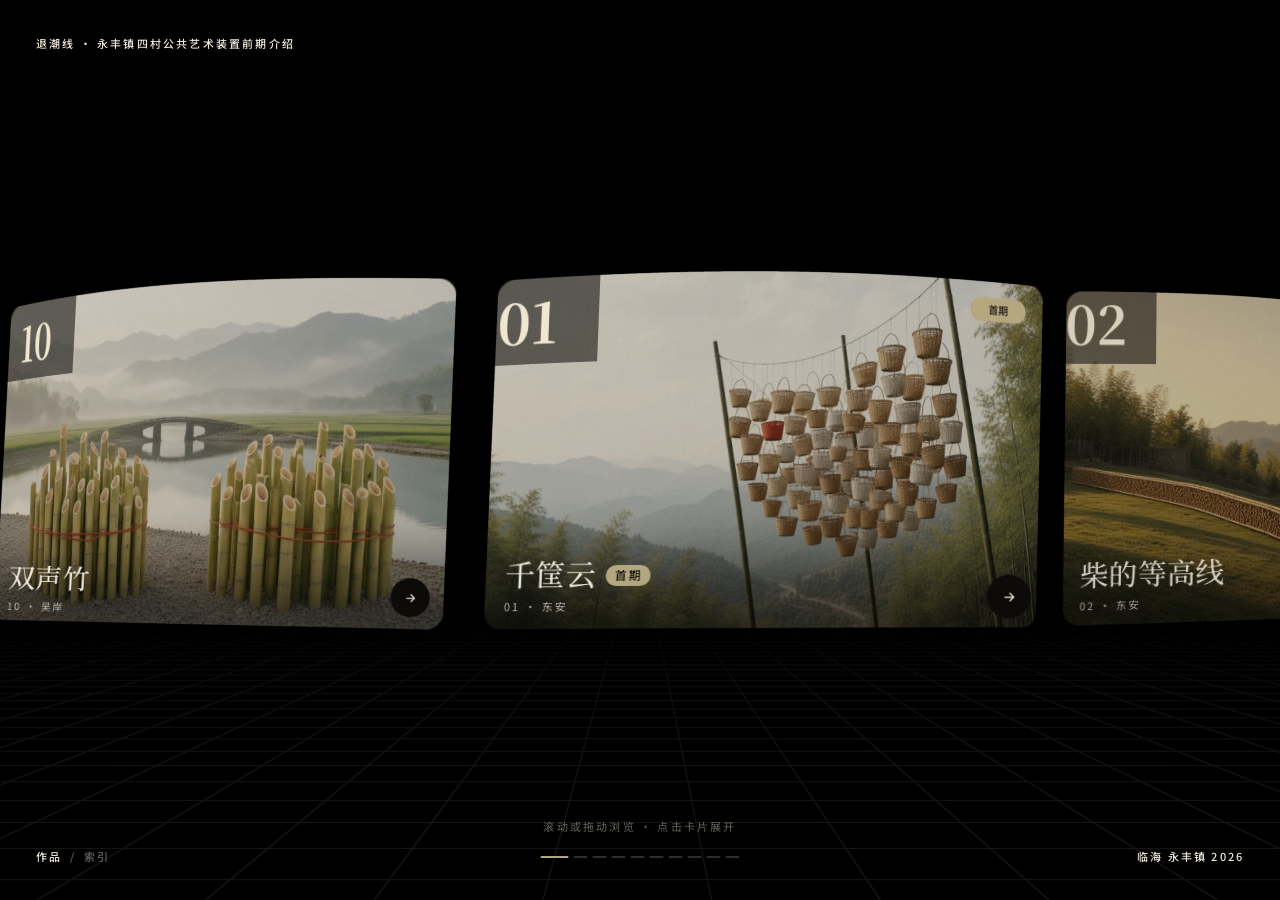
==== window/index.html @ 40f946cd "Merge the 退潮线 window into the field map. One site now runs 门, 地图, and 窗: the particle gate and villa" ====
<!doctype html>
<html lang="zh-CN">
<head>
<meta charset="utf-8">
<meta name="viewport" content="width=device-width, initial-scale=1, viewport-fit=cover">
<title>退潮线 · 永丰镇四村公共艺术装置前期介绍</title>
<meta name="description" content="退潮线：浙江临海永丰镇东安、横山腰、姜家岙、吴岸四村田野调研之后的十件公共艺术装置前期方案。">
<meta name="theme-color" content="#000000">
<link rel="preconnect" href="https://fonts.googleapis.com">
<link rel="preconnect" href="https://fonts.gstatic.com" crossorigin>
<link rel="stylesheet" href="https://fonts.googleapis.com/css2?family=Noto+Sans+SC:wght@400;500&family=Noto+Serif+SC:wght@500;700&display=swap">
<link rel="stylesheet" href="css/style.css">
<!--
  three.js 通过 import map 引入。默认指向本地 vendor（离线可用，版本 0.170.0）。
  想改用 CDN，把下面的路径换成：
  https://cdn.jsdelivr.net/npm/three@0.170.0/build/three.module.min.js
-->
<script type="importmap">
{ "imports": { "three": "./vendor/three.module.min.js" } }
</script>
<script src="vendor/gsap.min.js"></script>
<script src="site.js"></script>
<script src="works.js"></script>
</head>
<body>
<div id="app" class="is-loading">
  <canvas id="gl" aria-hidden="true"></canvas>

  <div id="labels" aria-label="十件作品"></div>

  <header class="chrome chrome-top">
    <h1 class="chrome-item" id="site-title"><a href="#/">退潮线 · 永丰镇四村公共艺术装置前期介绍</a></h1>
  </header>
  <footer class="chrome chrome-bottom">
    <nav class="chrome-item view-switch" aria-label="视图">
      <a href="#/" id="v-works" class="is-active" aria-current="page">作品</a><span aria-hidden="true">/</span><a href="#/index" id="v-index">索引</a>
    </nav>
    <div class="progress" id="progress" aria-hidden="true"></div>
    <span class="chrome-item" id="footer-right">临海 永丰镇 2026</span>
  </footer>

  <section id="index-view" aria-label="索引" hidden>
    <div class="index-bg" aria-hidden="true"><img alt="" decoding="async"></div>
    <ul id="index-list"></ul>
    <div id="float-card" aria-hidden="true"><div class="float-inner"></div></div>
  </section>

  <!--
    作品详情：和卡片在同一个页面、同一个 WebGL 场景里。
    打开时是被点的那张卡片自己长大、压平、变成这块纸色面板（见 js/transition.js），
    动画快结束时才把这层 DOM（可滚动的文字和图）对齐叠上去。
  -->
  <section id="detail" aria-labelledby="panel-title" hidden>
    <div class="detail-catch" data-close></div>
    <article class="panel">
      <button class="panel-close" data-close aria-label="关闭"><svg viewBox="0 0 24 24" width="14" height="14" aria-hidden="true"><path d="M5 5l14 14M19 5L5 19" stroke="currentColor" stroke-width="2" stroke-linecap="round"/></svg></button>
      <div class="panel-text"></div>
      <div class="panel-media"></div>
    </article>
  </section>

  <!-- 线稿全屏查看：白底，滚轮 / 双指缩放，拖动平移，Esc 或 × 关闭 -->
  <div id="lightbox" role="dialog" aria-modal="true" aria-label="线稿全屏查看" hidden>
    <div class="lb-stage"><img alt="" draggable="false"></div>
    <p class="lb-caption"></p>
    <div class="lb-tools">
      <button type="button" data-lb="out" aria-label="缩小">−</button>
      <button type="button" data-lb="fit" class="lb-zoom" aria-label="适应屏幕">100%</button>
      <button type="button" data-lb="in" aria-label="放大">+</button>
      <button type="button" data-lb="close" aria-label="关闭"><svg viewBox="0 0 24 24" width="14" height="14" aria-hidden="true"><path d="M5 5l14 14M19 5L5 19" stroke="currentColor" stroke-width="2" stroke-linecap="round"/></svg></button>
    </div>
  </div>

  <div id="loader" role="status" aria-label="载入中">
    <div class="dashes"><span><i></i></span><span><i></i></span><span><i></i></span></div>
  </div>

  <p id="hint" class="hint">滚动或拖动浏览 · 点击卡片展开</p>
  <div id="cursor" aria-hidden="true"><i class="c-ring"><span>打开</span><em>‹ 拖动 ›</em></i><i class="c-dot"></i></div>
</div>
<noscript><div class="noscript">这个网站需要开启 JavaScript 才能浏览。<br>退潮线 · 永丰镇四村公共艺术装置前期介绍 · 临海 永丰镇 2026</div></noscript>
<script type="module" src="js/main.js"></script>
</body>
</html>
---- window/css/style.css ----
:root {
  --bg: #000;
  --ink: #ece6da;          /* 暖白 */
  --ink-dim: rgba(236, 230, 218, .42);
  --tint: #b3a77f;         /* 稻田 / 竹匾里取的一点暖色 */
  --paper: #f3f0e8;
  --paper-ink: #16150f;
  --paper-dim: #6d685b;
  --pill: #e4dfd2;
  --todo: #e8dfc4;
  --todo-ink: #5b4f27;
  --serif: "Noto Serif SC", "Noto Serif CJK SC", "Source Han Serif SC", "Songti SC", "STSong", serif;
  --sans: "Noto Sans SC", "PingFang SC", "Hiragino Sans GB", "Microsoft YaHei", "Noto Sans CJK SC", system-ui, sans-serif;
  --pad: clamp(18px, 2.8vw, 40px);
  --ease: cubic-bezier(.2, .7, .1, 1);
}
* { box-sizing: border-box; margin: 0; padding: 0; }
html, body { height: 100%; background: var(--bg); color: var(--ink); overflow: hidden; overscroll-behavior: none; }
body { font-family: var(--sans); -webkit-font-smoothing: antialiased; text-rendering: optimizeLegibility; }
a { color: inherit; text-decoration: none; }
button { font: inherit; color: inherit; background: none; border: 0; cursor: pointer; }
img { display: block; max-width: 100%; }
::selection { background: var(--tint); color: #000; }
:focus-visible { outline: 2px solid var(--tint); outline-offset: 3px; }

#app { position: fixed; inset: 0; touch-action: none; user-select: none; -webkit-user-select: none; }
#gl { position: absolute; inset: 0; width: 100%; height: 100%; display: block; cursor: grab; transition: opacity .8s var(--ease); }
#app.is-dragging #gl { cursor: grabbing; }

/* ---------- 角落里的页眉页脚 ---------- */
.chrome { position: absolute; left: var(--pad); right: var(--pad); display: flex; justify-content: space-between; align-items: center; z-index: 20; pointer-events: none; }
.chrome-top { top: calc(var(--pad) - 6px); }
.chrome-bottom { bottom: calc(var(--pad) - 6px); }
.chrome-item, .chrome-item a { pointer-events: auto; font-size: 11px; line-height: 1; font-weight: 500; letter-spacing: .2em; color: var(--ink); }
.chrome-item { padding: 8px 0; }
h1.chrome-item { font-weight: 500; }
.chrome a { transition: opacity .3s; }
.chrome a:hover { opacity: .6; }
.view-switch { display: flex; gap: .7em; align-items: center; }
.view-switch a { color: var(--ink-dim); }
.view-switch a.is-active { color: var(--ink); }
.view-switch span { color: var(--ink-dim); }
.progress { position: absolute; left: 50%; transform: translateX(-50%); display: flex; gap: 5px; align-items: center; }
.progress i { display: block; width: 14px; height: 2px; background: var(--ink); opacity: .2; transition: opacity .4s, width .4s var(--ease), background .4s; border-radius: 1px; }
.progress i.on { opacity: 1; width: 28px; background: var(--tint); }

.hint { position: absolute; left: 50%; bottom: calc(var(--pad) + 30px); transform: translateX(-50%); font-size: 11px; letter-spacing: .2em; color: var(--ink-dim); z-index: 15; pointer-events: none; white-space: nowrap; opacity: 0; transition: opacity .8s; }
.hint.show { opacity: 1; }

/* ---------- 卡片标签（跟着卡片的透视走） ---------- */
#labels { position: absolute; inset: 0; z-index: 10; pointer-events: none; transition: opacity .6s; }
.card-label { position: absolute; left: 0; top: 0; transform-origin: 0 100%; will-change: transform, opacity; pointer-events: none; white-space: nowrap; }
.card-label .t { display: block; font-family: var(--serif); font-weight: 500; font-size: 30px; line-height: 1.1; letter-spacing: .01em; color: var(--ink); text-shadow: 0 1px 14px rgba(0,0,0,.35); }
.card-label .s { display: block; margin-top: 8px; font-size: 11px; letter-spacing: .2em; color: rgba(236,230,218,.75); text-shadow: 0 1px 10px rgba(0,0,0,.4); }
.card-arrow { position: absolute; left: 0; top: 0; width: 44px; height: 44px; margin: -22px 0 0 -22px; border-radius: 50%; background: #0c0b09; color: var(--ink); display: grid; place-items: center; pointer-events: auto; will-change: transform, opacity; transition: background .3s, color .3s; }
.card-arrow svg { transition: transform .35s var(--ease); }
.card-arrow:hover { background: var(--ink); color: #000; }
.card-arrow:hover svg { transform: translateX(2px); }

/* ---------- 载入 ---------- */
#loader { position: absolute; inset: 0; display: grid; place-items: center; z-index: 50; background: #000; }
.dashes { display: flex; gap: 8px; }
.dashes span { width: 28px; height: 2px; background: rgba(236,230,218,.16); overflow: hidden; border-radius: 1px; }
.dashes i { display: block; width: 100%; height: 100%; background: var(--ink); transform: scaleX(0); transform-origin: 0 50%; }

/* ---------- 索引 ---------- */
#index-view { position: absolute; inset: 0; z-index: 12; display: grid; place-items: center; padding: 90px var(--pad); }
#index-view[hidden] { display: none; }
#index-list { list-style: none; max-width: 980px; text-align: center; font-family: var(--serif); font-weight: 500; font-size: clamp(22px, 2.6vw, 38px); line-height: 1.55; letter-spacing: .01em; }
#index-list li { display: inline; }
#index-list li + li::before { content: "·"; margin: 0 .45em; color: var(--ink-dim); }
#index-list a { display: inline-block; transition: opacity .35s, color .35s; position: relative; z-index: 2; }
#index-list:hover a { opacity: .32; }
#index-list a:hover, #index-list a:focus-visible { opacity: 1; color: var(--ink); }
#index-list .w { display: inline-block; }
#float-card { position: fixed; left: 0; top: 0; width: 300px; aspect-ratio: 16/10; pointer-events: none; z-index: 1; opacity: 0; will-change: transform; }
.float-inner { width: 100%; height: 100%; border-radius: 14px; overflow: hidden; background: #111; transform-origin: 50% 50%; }
.float-inner img { width: 100%; height: 100%; object-fit: cover; }

/* ---------- 白色面板 ---------- */
#detail { position: absolute; inset: 0; z-index: 30; overflow: hidden; }
#detail[hidden] { display: none; }
.detail-catch { position: absolute; inset: 0; }
.panel { position: absolute; left: 3.5vw; top: 3.5vh; width: 93vw; height: 93vh; background: var(--paper); color: var(--paper-ink); border-radius: 22px; overflow: hidden; display: grid; grid-template-columns: minmax(340px, 38%) 1fr; user-select: text; -webkit-user-select: text; touch-action: pan-y; }
/* 形变进行中：面板本身透明，底下 WebGL 的那张卡片就是面板；结束时一帧之内换成 DOM */
#detail.is-morphing .panel { background: transparent; }
#detail.is-morphing .fig.hero img { visibility: hidden; }
#detail.is-morphing .fig.hero { background: transparent; }
.panel-close { position: absolute; top: 22px; right: 22px; z-index: 3; width: 44px; height: 44px; border-radius: 50%; background: var(--paper-ink); color: var(--paper); display: grid; place-items: center; transition: transform .4s var(--ease); }
.panel-close:hover { transform: rotate(90deg); }
.panel-text { overflow-y: auto; padding: 44px 40px 48px 44px; overscroll-behavior: contain; }
.panel-media { overflow-y: auto; padding: 44px 96px 44px 24px; overscroll-behavior: contain; display: flex; flex-direction: column; gap: 28px; }
.p-kicker { font-size: 11px; letter-spacing: .2em; color: var(--paper-dim); margin-bottom: 18px; }
.p-title { font-family: var(--serif); font-weight: 700; font-size: clamp(40px, 4.4vw, 68px); line-height: 1.02; letter-spacing: -.01em; }
.p-lede { margin-top: 22px; font-family: var(--serif); font-weight: 500; font-size: 20px; line-height: 1.5; max-width: 30em; }
.p-pills { display: flex; flex-wrap: wrap; gap: 8px; margin-top: 26px; }
.pill { display: inline-flex; align-items: center; height: 30px; padding: 0 14px; border-radius: 999px; background: var(--pill); font-size: 13px; line-height: 1; white-space: nowrap; }
.pill.dot { width: 30px; padding: 0; justify-content: center; background: var(--paper-ink); color: var(--paper); }
.p-facts { margin-top: 30px; display: grid; gap: 4px; max-width: 34em; }
.p-facts div { display: grid; grid-template-columns: 7em 1fr; gap: 12px; padding: 10px 14px; background: #ebe7dc; border-radius: 10px; font-size: 14px; line-height: 1.6; }
.p-facts dt { color: var(--paper-dim); }
.fig { position: relative; border-radius: 14px; overflow: hidden; background: #ddd8cb; flex: none; }
.fig img { width: 100%; height: auto; }
.fig figcaption { position: absolute; left: 14px; bottom: 12px; font-size: 12px; letter-spacing: .06em; color: #fff; text-shadow: 0 1px 8px rgba(0,0,0,.6); }
.fig.portrait { width: min(100%, 560px); align-self: center; }
.fig.face img { filter: blur(22px) saturate(.7); transform: scale(1.12); }
.fig .tag { position: absolute; top: 14px; left: 14px; padding: 5px 10px; border-radius: 999px; background: var(--todo); color: var(--todo-ink); font-size: 12px; letter-spacing: .08em; }
.fig.ph { aspect-ratio: 16/10; display: grid; place-items: center; background: var(--todo); color: var(--todo-ink); text-align: center; padding: 24px; }
.fig.ph strong { display: block; font-family: var(--serif); font-size: 26px; font-weight: 700; margin-bottom: 8px; }
.fig.ph span { font-size: 14px; }

.noscript { position: fixed; inset: 0; display: grid; place-items: center; text-align: center; color: var(--ink); line-height: 2; font-size: 14px; }
.sr-only { position: absolute; width: 1px; height: 1px; overflow: hidden; clip: rect(0 0 0 0); white-space: nowrap; }

/* ---------- 手机 ---------- */
@media (max-width: 760px) {
  .chrome-item, .chrome-item a { font-size: 10px; letter-spacing: .14em; }
  #site-title a { display: inline-block; max-width: 62vw; white-space: normal; line-height: 1.5; }
  .progress { display: none; }
  .card-label .t { font-size: 24px; }
  .card-arrow { width: 40px; height: 40px; margin: -20px 0 0 -20px; }
  .panel { left: 0; top: 0; width: 100vw; height: 100%; border-radius: 0; display: flex; flex-direction: column; overflow-y: auto; overscroll-behavior: contain; }
  .panel-text { overflow: visible; padding: 26px 22px 8px; order: 0; flex: none; }
  .panel-media { display: contents; }
  .panel-media .fig { margin: 16px 22px 0; }
  .panel-media .fig.hero { order: -1; margin-top: 76px; }
  .panel-media .fig:last-child { margin-bottom: 48px; }
  .panel-close { position: fixed; top: 16px; right: 16px; }
  .p-title { font-size: 40px; }
  .p-lede { font-size: 18px; }
  #index-list { font-size: 23px; line-height: 1.7; }
  #float-card { display: none; }
  .hint { bottom: calc(var(--pad) + 34px); }
}

@media (prefers-reduced-motion: reduce) {
  *, *::before, *::after { transition-duration: .01ms !important; }
}

/* ---------- 作品、首期 ---------- */
.tag-first { display: inline-block; vertical-align: middle; margin-left: 10px; padding: 4px 9px 5px; border-radius: 999px; background: var(--tint); color: #16150f; font-family: var(--sans); font-size: 12px; font-weight: 500; letter-spacing: .14em; line-height: 1; text-shadow: none; transform: translateY(-3px); }
.pill.first { background: var(--tint); color: #16150f; font-weight: 500; letter-spacing: .12em; }
.p-no { display: block; font-size: .5em; color: var(--paper-dim); margin-bottom: 6px; letter-spacing: 0; }
.p-h { margin-top: 34px; font-size: 12px; letter-spacing: .2em; font-weight: 500; color: var(--paper-dim); }
.p-slots { margin-top: 30px; display: grid; grid-template-columns: 1fr; gap: 6px; max-width: 38em; }
.slot { padding: 14px 16px; border-radius: 12px; background: #ebe7dc; min-height: 84px; }
.slot.empty { background: var(--todo); color: var(--todo-ink); }
.slot h4 { font-family: var(--serif); font-size: 16px; font-weight: 700; margin-bottom: 6px; }
.slot p { font-size: 14px; line-height: 1.6; }
.slot em { font-style: normal; font-size: 12px; letter-spacing: .1em; padding: 3px 8px; border-radius: 999px; background: var(--todo-ink); color: var(--todo); }
.p-nav { margin-top: 34px; display: flex; flex-wrap: wrap; gap: 8px; }
.p-nav a { padding: 10px 16px; border-radius: 999px; background: var(--paper-ink); color: var(--paper); font-size: 13px; transition: opacity .3s; }
.p-nav a:hover { opacity: .75; }
@media (max-width: 760px) {
  .p-slots { grid-template-columns: 1fr; }
  .slot { min-height: 0; }
  .tag-first { font-size: 11px; padding: 3px 8px 4px; }
}

.p-highlight { margin-top: 26px; padding-left: 16px; border-left: 2px solid var(--tint); font-family: var(--serif); font-size: 17px; line-height: 1.75; max-width: 32em; }
.slot { display: grid; grid-template-columns: 6.5em 1fr; gap: 14px; min-height: 0; align-items: start; }
.slot h4 { margin: 0; font-size: 15px; }
.slot p { font-size: 14.5px; line-height: 1.75; }
.fig.wide img { aspect-ratio: auto; }
@media (max-width: 760px) { .slot { grid-template-columns: 1fr; gap: 4px; } }

/* ---------- 作品详情里的主图：和 WebGL 里卡片收进去的位置一一对应 ---------- */
.fig.hero { aspect-ratio: 4 / 3; }
.fig.hero img { width: 100%; height: 100%; object-fit: cover; }
.p-unit { margin-top: 10px; font-size: 13px; color: var(--paper-dim); letter-spacing: .04em; }

/* ---------- 自定义光标：一个点 + 一个慢半拍的圈，压到卡片上变大并显示「打开」 ---------- */
#cursor { position: fixed; left: 0; top: 0; z-index: 80; pointer-events: none; display: none; }
#app.has-cursor #cursor { display: block; }
#app.has-cursor, #app.has-cursor * { cursor: none !important; }
#cursor i { position: absolute; left: 0; top: 0; border-radius: 50%; will-change: transform; }
.c-dot { width: 6px; height: 6px; margin: -3px 0 0 -3px; background: var(--ink); mix-blend-mode: difference; }
.c-ring { width: 34px; height: 34px; margin: -17px 0 0 -17px; border: 1px solid rgba(236,230,218,.55); display: grid; place-items: center; transition: width .45s var(--ease), height .45s var(--ease), margin .45s var(--ease), background .45s, border-color .45s; }
.c-ring span { font-size: 11px; letter-spacing: .2em; color: #16150f; opacity: 0; transition: opacity .3s; white-space: nowrap; padding-left: .2em; }
#cursor.is-card .c-ring { width: 84px; height: 84px; margin: -42px 0 0 -42px; background: rgba(236,230,218,.92); border-color: transparent; }
#cursor.is-card .c-ring span { opacity: 1; transition-delay: .1s; }
#cursor.is-card .c-dot { opacity: 0; }
#cursor.is-link .c-ring { width: 48px; height: 48px; margin: -24px 0 0 -24px; }
#cursor.on-paper .c-dot { background: var(--paper-ink); mix-blend-mode: normal; }
#cursor.on-paper .c-ring { border-color: rgba(22,21,15,.4); }
#cursor.is-hidden { opacity: 0; }

/* ---------- 线稿 ---------- */
.fig.line { background: #fff; box-shadow: inset 0 0 0 1px rgba(22,21,15,.08); }
.fig.line .zoom { display: block; width: 100%; padding: 0; cursor: zoom-in; position: relative; }
.fig.line img { display: block; width: 100%; height: auto; }
.fig.line figcaption { position: static; display: block; padding: 10px 14px 12px; color: var(--paper-ink); text-shadow: none; opacity: .7; border-top: 1px solid rgba(22,21,15,.08); background: #fff; }
.zoom-hint { position: absolute; right: 12px; top: 12px; padding: 5px 10px; border-radius: 999px; font-size: 12px; letter-spacing: .08em; background: rgba(22,21,15,.82); color: #fff; opacity: 0; transform: translateY(-4px); transition: opacity .3s, transform .3s var(--ease); }
.fig.line .zoom:hover .zoom-hint, .fig.line .zoom:focus-visible .zoom-hint { opacity: 1; transform: none; }
@media (hover: none) { .zoom-hint { opacity: 1; transform: none; } }

#lightbox { position: fixed; inset: 0; z-index: 70; background: #fff; color: #16150f; overflow: hidden; touch-action: none; }
#lightbox[hidden] { display: none; }
#lightbox .lb-stage { position: absolute; inset: 0; cursor: grab; }
#lightbox.is-panning .lb-stage { cursor: grabbing; }
#lightbox .lb-stage img { position: absolute; left: 0; top: 0; max-width: none; transform-origin: 0 0; user-select: none; -webkit-user-drag: none; will-change: transform; image-rendering: auto; }
#lightbox .lb-caption { position: absolute; left: 22px; bottom: 18px; font-size: 13px; letter-spacing: .06em; opacity: .7; pointer-events: none; }
#lightbox .lb-tools { position: absolute; right: 18px; top: 18px; display: flex; gap: 6px; }
#lightbox .lb-tools button { min-width: 40px; height: 40px; padding: 0 10px; border-radius: 999px; background: rgba(22,21,15,.06); font-size: 16px; display: grid; place-items: center; }
#lightbox .lb-tools button:hover { background: rgba(22,21,15,.12); }
#lightbox .lb-tools .lb-zoom { font-size: 12px; letter-spacing: .04em; min-width: 64px; }

/* 索引视图背后的十方案线稿总览：反相成黑底细白线，很淡，随鼠标轻微视差 */
.index-bg { position: absolute; inset: 0; overflow: hidden; pointer-events: none; z-index: 0; }
.index-bg img { position: absolute; left: 50%; top: 0; width: min(64vw, 980px); height: auto; filter: invert(1); mix-blend-mode: screen; opacity: 0; transition: opacity 1.2s var(--ease); will-change: transform; }
.index-bg img.is-ready { opacity: .11; }
#index-list { position: relative; z-index: 1; }
@media (max-width: 760px) { .index-bg img { width: 110vw; } .index-bg img.is-ready { opacity: .07; } }

/* ---------- 滚动条：原生的一律隐藏（Windows 上原生滚动条常显且占宽，会在形变时提前露出来），
   改画一根细指示条，面板交接完成后才淡入 ---------- */
.panel, .panel-text, .panel-media { scrollbar-width: none; -ms-overflow-style: none; }
.panel::-webkit-scrollbar, .panel-text::-webkit-scrollbar, .panel-media::-webkit-scrollbar { display: none; width: 0; height: 0; }
#detail.is-morphing .panel, #detail.is-morphing .panel-text, #detail.is-morphing .panel-media { overflow: hidden !important; }
.sb { position: absolute; z-index: 4; width: 3px; border-radius: 3px; background: rgba(22,21,15,.07); opacity: 0; transition: opacity .5s var(--ease); pointer-events: none; }
.sb b { position: absolute; left: 0; right: 0; top: 0; border-radius: 3px; background: rgba(22,21,15,.32); will-change: transform; }
.panel.is-settled .sb.has-overflow { opacity: .55; }
.panel.is-settled .sb.has-overflow.is-active { opacity: 1; }

/* ---------- 详情里左右拖到相邻作品：一条横向排开的整页纸 ---------- */
.panel { will-change: transform; }
.panel.ghost { opacity: 0; visibility: hidden; cursor: pointer; }
.panel.ghost > * { pointer-events: none; }
#detail.strip-on .panel.ghost { visibility: visible; }
#detail.is-strip-drag .panel, #detail.is-strip-drag .panel * { user-select: none !important; -webkit-user-select: none !important; }
#detail.is-strip-drag .panel { pointer-events: none; }
.c-ring em { position: absolute; font-style: normal; font-size: 11px; letter-spacing: .16em; color: #16150f; opacity: 0; transition: opacity .3s; white-space: nowrap; padding-left: .16em; }
#cursor.is-drag .c-ring { width: 84px; height: 84px; margin: -42px 0 0 -42px; background: rgba(236,230,218,.94); border-color: transparent; }
#cursor.is-drag .c-ring span { opacity: 0; }
#cursor.is-drag .c-ring em { opacity: 1; transition-delay: .08s; }
#cursor.is-drag .c-dot { opacity: 0; }
@media (max-width: 760px) { .sb { display: none; } }
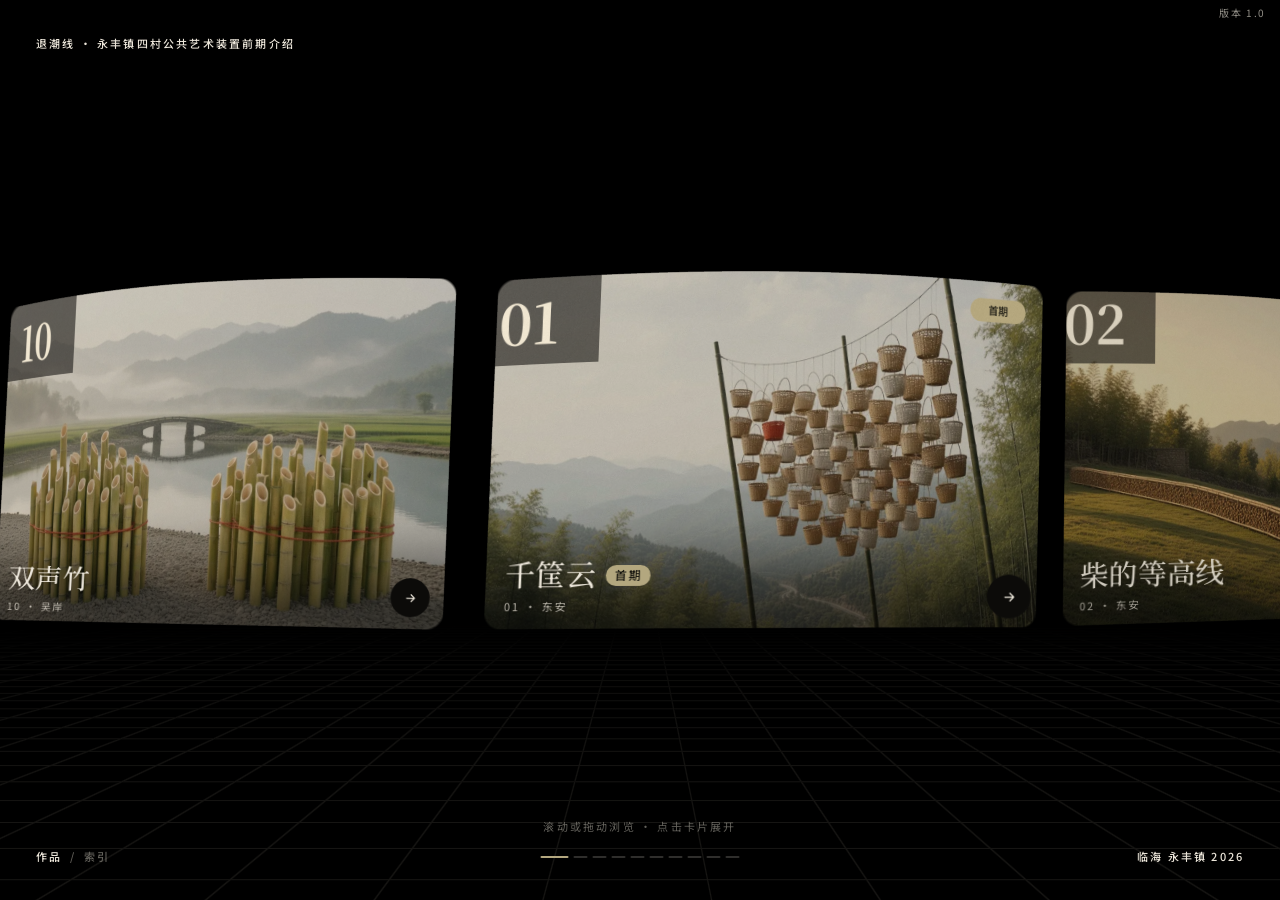
==== commit 9d733d3a: "Show a shared 1.0 version in a quiet corner. version.js is the only copy of the number. The map and " ====
--- a/window/index.html
+++ b/window/index.html
@@ -6,6 +6,7 @@
 <title>退潮线 · 永丰镇四村公共艺术装置前期介绍</title>
 <meta name="description" content="退潮线：浙江临海永丰镇东安、横山腰、姜家岙、吴岸四村田野调研之后的十件公共艺术装置前期方案。">
 <meta name="theme-color" content="#000000">
+<meta name="version" content="">
 <link rel="preconnect" href="https://fonts.googleapis.com">
 <link rel="preconnect" href="https://fonts.gstatic.com" crossorigin>
 <link rel="stylesheet" href="https://fonts.googleapis.com/css2?family=Noto+Sans+SC:wght@400;500&family=Noto+Serif+SC:wght@500;700&display=swap">
@@ -76,9 +77,17 @@
   </div>
 
   <p id="hint" class="hint">滚动或拖动浏览 · 点击卡片展开</p>
+  <p id="site-version" class="site-version"></p>
   <div id="cursor" aria-hidden="true"><i class="c-ring"><span>打开</span><em>‹ 拖动 ›</em></i><i class="c-dot"></i></div>
 </div>
 <noscript><div class="noscript">这个网站需要开启 JavaScript 才能浏览。<br>退潮线 · 永丰镇四村公共艺术装置前期介绍 · 临海 永丰镇 2026</div></noscript>
+<script type="module">
+/* version.js 在仓库根。只在 window/ 目录里起服务时上一级不存在，角标省略，页面照常。 */
+try {
+  const { stampVersion } = await import('../version.js');
+  stampVersion();
+} catch { /* 单独预览 window/ 时没有上一级文件 */ }
+</script>
 <script type="module" src="js/main.js"></script>
 </body>
 </html>
--- a/window/css/style.css
+++ b/window/css/style.css
@@ -235,3 +235,5 @@
 #cursor.is-drag .c-ring em { opacity: 1; transition-delay: .08s; }
 #cursor.is-drag .c-dot { opacity: 0; }
 @media (max-width: 760px) { .sb { display: none; } }
+
+.site-version { position: absolute; z-index: 22; top: max(8px, env(safe-area-inset-top)); right: max(14px, env(safe-area-inset-right)); margin: 0; font-size: 10px; line-height: 1; letter-spacing: .16em; color: rgba(236, 230, 218, .62); pointer-events: none; user-select: none; }
